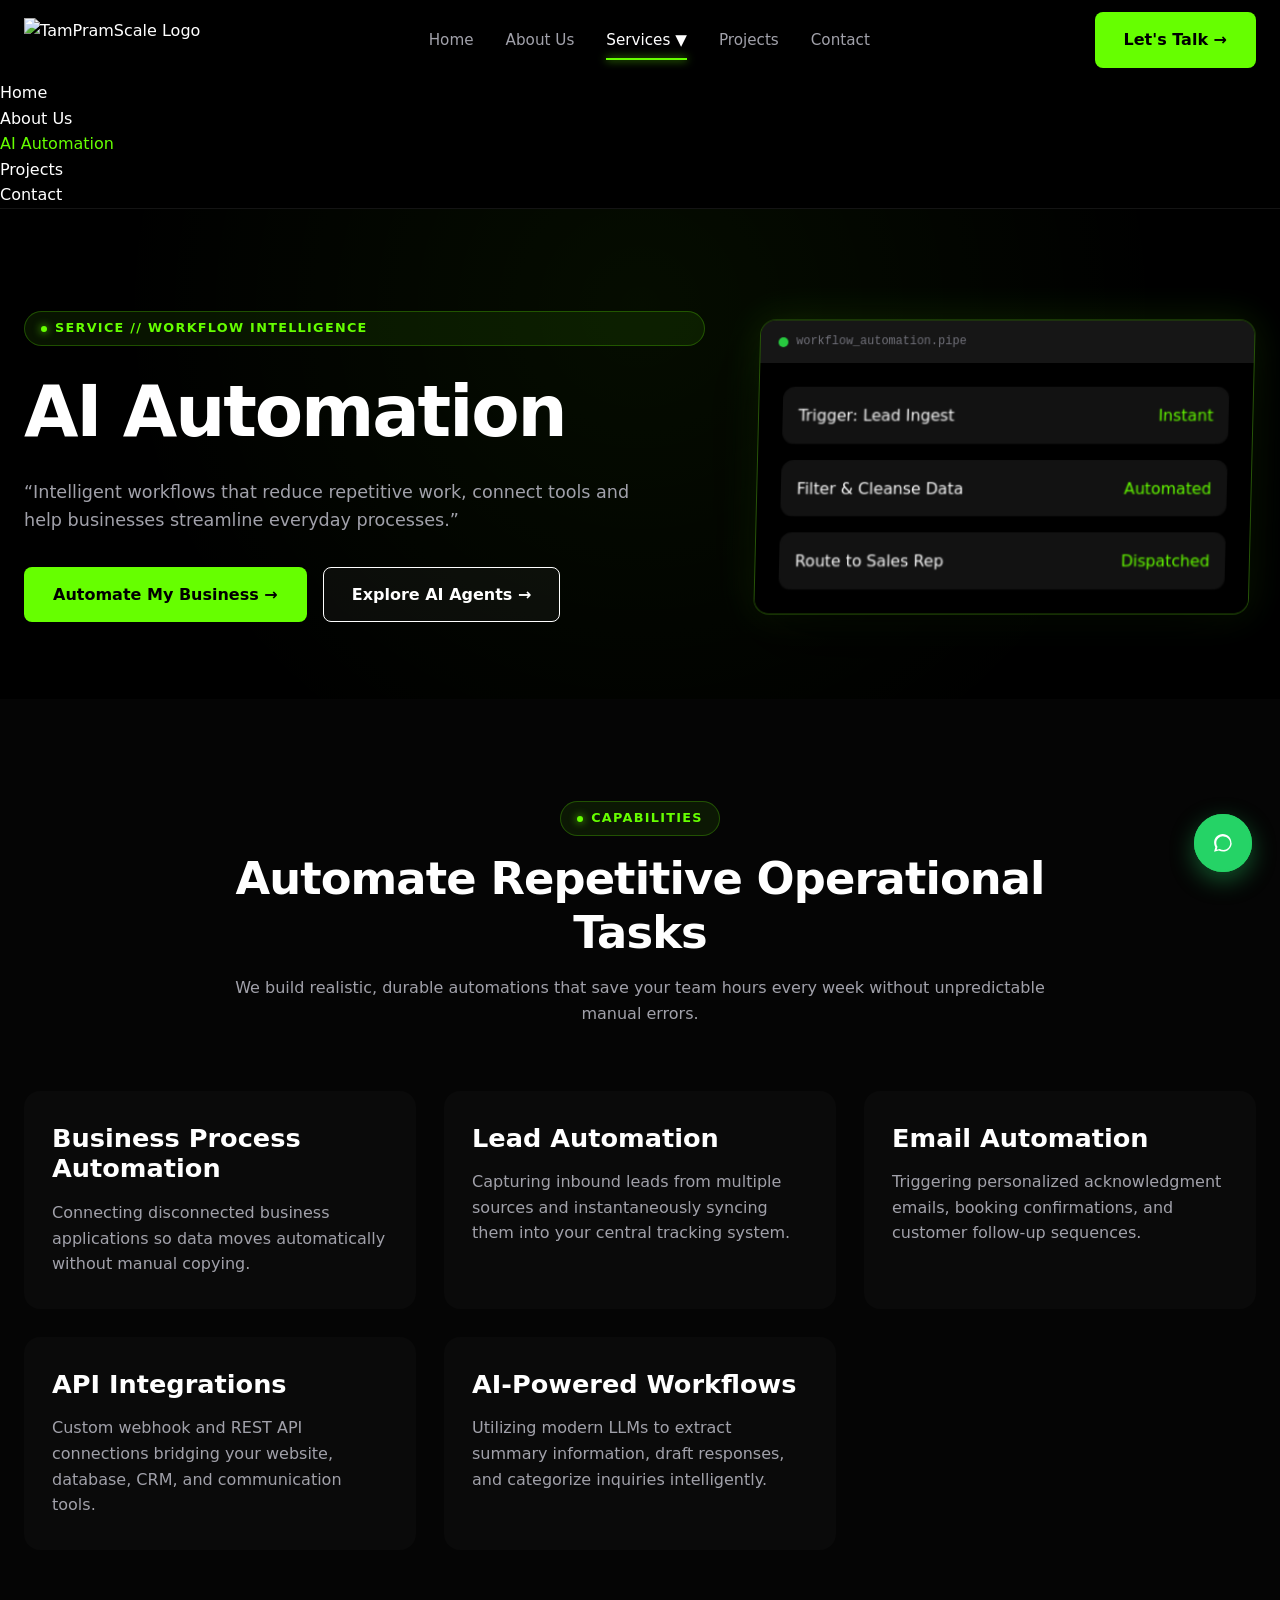
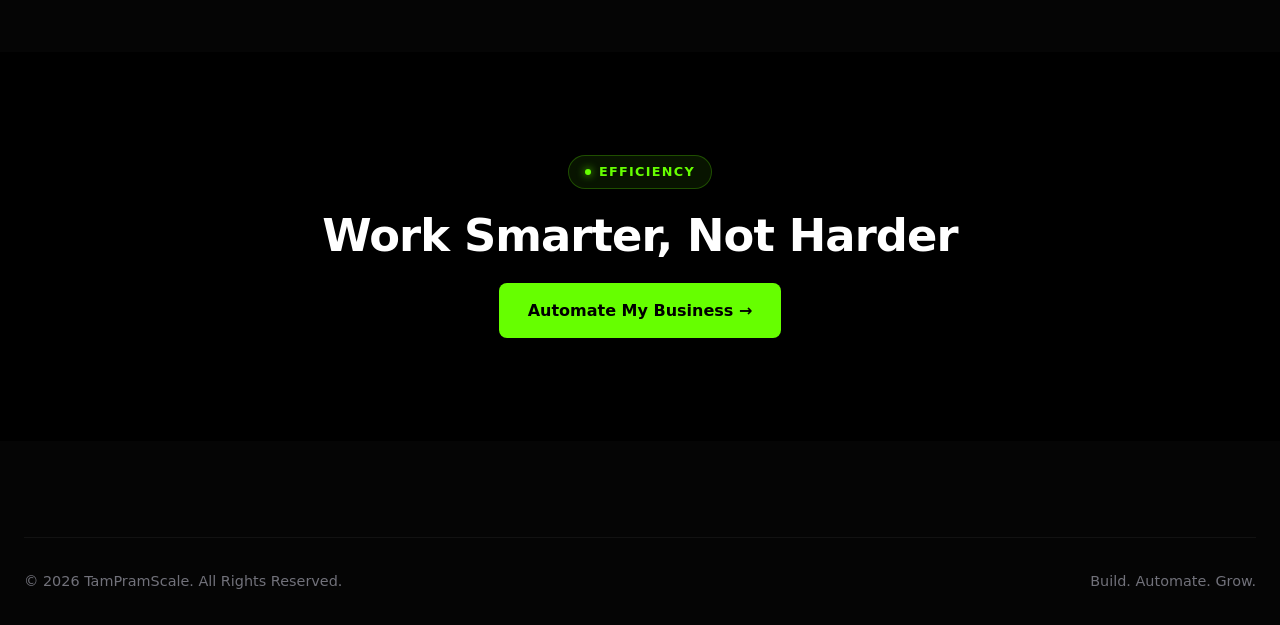
==== ai-automation/index.html @ 78d58fb2 "Add files via upload" ====
<!DOCTYPE html>
<html lang="en">
<head>
  <meta charset="UTF-8">
  <meta name="viewport" content="width=device-width, initial-scale=1.0">
  <title>AI Automation Services | TamPramScale</title>
  <meta name="description" content="Intelligent workflows that reduce repetitive work, connect tools and help businesses streamline everyday processes.">
  <link rel="canonical" href="https://tampramme-jpg.github.io/tampramscales/ai-automation/">
  <link rel="stylesheet" href="../assets/css/style.css">
</head>
<body>
  <header class="site-header">
    <div class="container header-container">
      <a href="../" class="brand-logo"><img src="../assets/images/logo.png" alt="TamPramScale Logo" width="180" height="44"></a>
      <nav class="nav-desktop">
        <ul class="nav-links">
          <li class="nav-item"><a href="../" class="nav-link">Home</a></li>
          <li class="nav-item"><a href="../about-us/" class="nav-link">About Us</a></li>
          <li class="nav-item dropdown">
            <a href="../ai-automation/" class="nav-link active">Services ▼</a>
            <ul class="dropdown-menu">
              <li><a href="../web-designing/" class="dropdown-link">Web Designing</a></li>
              <li><a href="../web-development/" class="dropdown-link">Web Development</a></li>
              <li><a href="../seo/" class="dropdown-link">SEO</a></li>
              <li><a href="../digital-marketing/" class="dropdown-link">Digital Marketing</a></li>
              <li><a href="../graphics-designing/" class="dropdown-link">Graphics Designing</a></li>
              <li><a href="../ai-automation/" class="dropdown-link">AI Automation</a></li>
              <li><a href="../ai-agent/" class="dropdown-link">AI Agent</a></li>
            </ul>
          </li>
          <li class="nav-item"><a href="../projects/" class="nav-link">Projects</a></li>
          <li class="nav-item"><a href="../contact/" class="nav-link">Contact</a></li>
        </ul>
      </nav>
      <a href="../contact/" class="btn btn-primary nav-desktop">Let's Talk →</a>
      <button class="mobile-toggle" aria-label="Open Navigation"><span class="hamburger-line"></span><span class="hamburger-line"></span><span class="hamburger-line"></span></button>
    </div>
    <div class="mobile-drawer">
      <ul class="mobile-nav-list">
        <li><a href="../" class="mobile-nav-link">Home</a></li>
        <li><a href="../about-us/" class="mobile-nav-link">About Us</a></li>
        <li><a href="../ai-automation/" class="mobile-nav-link" style="color:var(--neon-green)">AI Automation</a></li>
        <li><a href="../projects/" class="mobile-nav-link">Projects</a></li>
        <li><a href="../contact/" class="mobile-nav-link">Contact</a></li>
      </ul>
    </div>
  </header>

  <main>
    <section class="hero-section">
      <div class="container hero-grid">
        <div class="hero-content">
          <span class="badge-neon">SERVICE // WORKFLOW INTELLIGENCE</span>
          <h1>AI Automation</h1>
          <p class="hero-subtext">“Intelligent workflows that reduce repetitive work, connect tools and help businesses streamline everyday processes.”</p>
          <div class="hero-actions">
            <a href="../contact/" class="btn btn-primary">Automate My Business →</a>
            <a href="../ai-agent/" class="btn btn-secondary">Explore AI Agents →</a>
          </div>
        </div>
        <div class="browser-mockup-3d">
          <div class="mockup-topbar"><span class="dot dot-green"></span><span style="font-size:0.75rem; color:#71717a; font-family:var(--font-mono);">workflow_automation.pipe</span></div>
          <div class="mockup-body">
            <div class="floating-glass-card"><span>Trigger: Lead Ingest</span><span style="color:var(--neon-green)">Instant</span></div>
            <div class="floating-glass-card"><span>Filter &amp; Cleanse Data</span><span style="color:var(--neon-green)">Automated</span></div>
            <div class="floating-glass-card"><span>Route to Sales Rep</span><span style="color:var(--neon-green)">Dispatched</span></div>
          </div>
        </div>
      </div>
    </section>

    <section class="section-padding" style="background:var(--bg-dark-05);">
      <div class="container">
        <div class="section-head">
          <span class="badge-neon">CAPABILITIES</span>
          <h2>Automate Repetitive Operational Tasks</h2>
          <p>We build realistic, durable automations that save your team hours every week without unpredictable manual errors.</p>
        </div>
        <div class="grid-services">
          <div class="card-prem"><h3>Business Process Automation</h3><p>Connecting disconnected business applications so data moves automatically without manual copying.</p></div>
          <div class="card-prem"><h3>Lead Automation</h3><p>Capturing inbound leads from multiple sources and instantaneously syncing them into your central tracking system.</p></div>
          <div class="card-prem"><h3>Email Automation</h3><p>Triggering personalized acknowledgment emails, booking confirmations, and customer follow-up sequences.</p></div>
          <div class="card-prem"><h3>API Integrations</h3><p>Custom webhook and REST API connections bridging your website, database, CRM, and communication tools.</p></div>
          <div class="card-prem"><h3>AI-Powered Workflows</h3><p>Utilizing modern LLMs to extract summary information, draft responses, and categorize inquiries intelligently.</p></div>
        </div>
      </div>
    </section>

    <section class="section-padding" style="text-align:center;">
      <div class="container" style="max-width:860px;">
        <span class="badge-neon">EFFICIENCY</span>
        <h2 style="margin:20px 0;">Work Smarter, Not Harder</h2>
        <a href="../contact/" class="btn btn-primary">Automate My Business →</a>
      </div>
    </section>
  </main>

  <a href="https://wa.me/919002872727?text=Hello%20TamPramScale%2C%20I%20would%20like%20to%20know%20more%20about%20your%20AI%20Automation%20services." class="whatsapp-floating" target="_blank" rel="noopener noreferrer"><div class="whatsapp-bubble"><svg width="28" height="28" viewBox="0 0 24 24" fill="currentColor"><path d="M12.031 6.172c-3.181 0-5.767 2.586-5.768 5.766-.001 1.298.38 2.27 1.019 3.287l-.711 2.598 2.669-.699c.969.54 2.052.83 3.19.831 3.181 0 5.767-2.586 5.768-5.766 0-3.18-2.587-5.767-5.767-5.767zm7.42 5.767c0 4.093-3.328 7.421-7.42 7.421-1.309 0-2.551-.341-3.633-.941l-4.041 1.06 1.079-3.94c-.696-1.127-1.065-2.433-1.065-3.774 0-4.093 3.328-7.421 7.42-7.421s7.42 3.328 7.42 7.421z"/></svg></div></a>
  <footer class="site-footer">
    <div class="container"><div class="footer-bottom"><span>© 2026 TamPramScale. All Rights Reserved.</span><span>Build. Automate. Grow.</span></div></div>
  </footer>
  <script src="../assets/js/main.js"></script>
</body>
</html>
---- assets/css/style.css ----
/* ==========================================================================
   TAMPRAMSCALE — DIGITAL GROWTH AGENCY
   Core Production Stylesheet | Black + Neon-Green (#66FF00)
   ========================================================================== */

:root {
  --bg-black: #000000;
  --bg-dark-05: #050505;
  --bg-dark-0a: #0a0a0a;
  --bg-dark-11: #111111;
  --bg-dark-16: #161616;
  --bg-dark-22: #222222;

  --text-white: #ffffff;
  --text-gray-100: #f4f4f5;
  --text-gray-400: #a1a1aa;
  --text-gray-600: #71717a;

  --neon-green: #66ff00;
  --neon-green-glow: rgba(102, 255, 0, 0.35);
  --neon-green-subtle: rgba(102, 255, 0, 0.08);
  --neon-green-border: rgba(102, 255, 0, 0.25);

  --glass-bg: rgba(16, 16, 16, 0.75);
  --glass-border: rgba(255, 255, 255, 0.08);

  --font-sans: 'Plus Jakarta Sans', system-ui, -apple-system, BlinkMacSystemFont, 'Segoe UI', Roboto, sans-serif;
  --font-mono: 'JetBrains Mono', monospace;

  --container-max: 1600px;
  --transition-smooth: all 0.3s cubic-bezier(0.16, 1, 0.3, 1);
  --transition-bounce: all 0.4s cubic-bezier(0.34, 1.56, 0.64, 1);
}

/* 1. Global Reset & Baseline (Strict: Zero White Border/Strip) */
*, *::before, *::after {
  box-sizing: border-box;
  margin: 0;
  padding: 0;
}

html, body {
  width: 100%;
  min-height: 100%;
  background-color: var(--bg-black);
  color: var(--text-white);
  font-family: var(--font-sans);
  line-height: 1.6;
  -webkit-font-smoothing: antialiased;
  -moz-osx-font-smoothing: grayscale;
  overflow-x: hidden;
}

img, svg, picture {
  display: block;
  max-width: 100%;
  height: auto;
}

a {
  color: inherit;
  text-decoration: none;
  transition: var(--transition-smooth);
}

/* Custom Accessible Focus States */
:focus-visible {
  outline: 2px solid var(--neon-green);
  outline-offset: 4px;
}

/* Fluid Layout Container */
.container {
  width: min(var(--container-max), calc(100% - 48px));
  margin-inline: auto;
}

@media (max-width: 640px) {
  .container {
    width: calc(100% - 32px);
  }
}

/* Typography Hierarchy */
h1, h2, h3, h4 {
  color: var(--text-white);
  font-weight: 700;
  line-height: 1.2;
}

h1 {
  font-size: clamp(2.4rem, 5.5vw, 4.75rem);
  letter-spacing: -0.03em;
}

h2 {
  font-size: clamp(1.85rem, 3.5vw, 3rem);
  letter-spacing: -0.02em;
}

h3 {
  font-size: clamp(1.25rem, 2vw, 1.75rem);
}

p {
  color: var(--text-gray-400);
  font-size: clamp(1rem, 1.1vw, 1.125rem);
}

/* Badges & Accents */
.badge-neon {
  display: inline-flex;
  align-items: center;
  gap: 8px;
  background: var(--neon-green-subtle);
  border: 1px solid var(--neon-green-border);
  color: var(--neon-green);
  padding: 6px 16px;
  border-radius: 999px;
  font-size: 0.8rem;
  font-weight: 700;
  letter-spacing: 0.1em;
  text-transform: uppercase;
}

.badge-neon::before {
  content: '';
  width: 6px;
  height: 6px;
  background: var(--neon-green);
  border-radius: 50%;
  box-shadow: 0 0 8px var(--neon-green);
}

/* Buttons */
.btn {
  display: inline-flex;
  align-items: center;
  justify-content: center;
  gap: 10px;
  padding: 14px 28px;
  border-radius: 8px;
  font-weight: 600;
  font-size: 1rem;
  cursor: pointer;
  border: 1px solid transparent;
  transition: var(--transition-smooth);
}

.btn-primary {
  background: var(--neon-green);
  color: var(--bg-black);
}

.btn-primary:hover {
  background: #ffffff;
  color: #000000;
  transform: translateY(-2px);
  box-shadow: 0 10px 25px rgba(102, 255, 0, 0.35);
}

.btn-secondary {
  background: rgba(255, 255, 255, 0.04);
  color: var(--text-white);
  border-color: var(--border-dim);
}

.btn-secondary:hover {
  background: rgba(255, 255, 255, 0.08);
  border-color: var(--neon-green);
  color: var(--neon-green);
  transform: translateY(-2px);
}

/* ==========================================================================
   2. HEADER & NAVIGATION
   ========================================================================== */
.site-header {
  position: sticky;
  top: 0;
  z-index: 1000;
  background: rgba(0, 0, 0, 0.85);
  backdrop-filter: blur(16px);
  -webkit-backdrop-filter: blur(16px);
  border-bottom: 1px solid var(--glass-border);
  transition: var(--transition-smooth);
}

.site-header.scrolled {
  border-bottom-color: rgba(102, 255, 0, 0.2);
  box-shadow: 0 10px 30px rgba(0, 0, 0, 0.8);
}

.header-container {
  display: flex;
  align-items: center;
  justify-content: space-between;
  height: 80px;
}

.brand-logo {
  display: flex;
  align-items: center;
  text-decoration: none;
}

.brand-logo img {
  height: 44px;
  width: auto;
  object-fit: contain;
}

.nav-links {
  display: flex;
  align-items: center;
  list-style: none;
  gap: 32px;
}

.nav-item {
  position: relative;
}

.nav-link {
  color: var(--text-gray-400);
  font-weight: 500;
  font-size: 0.95rem;
  padding: 8px 0;
  display: flex;
  align-items: center;
  gap: 4px;
}

.nav-link:hover,
.nav-link.active {
  color: var(--text-white);
}

.nav-link.active::after {
  content: '';
  position: absolute;
  bottom: 0;
  left: 0;
  width: 100%;
  height: 2px;
  background: var(--neon-green);
  box-shadow: 0 0 8px var(--neon-green);
}

/* Services Dropdown */
.dropdown-menu {
  position: absolute;
  top: 100%;
  left: -20px;
  width: 260px;
  background: var(--bg-dark-0a);
  border: 1px solid var(--border-dim);
  border-radius: 12px;
  padding: 12px;
  box-shadow: 0 20px 40px rgba(0, 0, 0, 0.9);
  opacity: 0;
  visibility: hidden;
  transform: translateY(12px);
  transition: var(--transition-smooth);
  list-style: none;
}

.nav-item.dropdown:hover .dropdown-menu,
.nav-item.dropdown:focus-within .dropdown-menu {
  opacity: 1;
  visibility: visible;
  transform: translateY(0);
}

.dropdown-link {
  display: block;
  padding: 10px 14px;
  color: var(--text-gray-400);
  border-radius: 6px;
  font-size: 0.9rem;
  font-weight: 500;
}

.dropdown-link:hover {
  background: var(--neon-green-subtle);
  color: var(--neon-green);
  transform: translateX(4px);
}

/* Mobile Hamburger Menu */
.mobile-toggle {
  display: none;
  background: transparent;
  border: none;
  cursor: pointer;
  padding: 8px;
  color: var(--text-white);
}

.hamburger-line {
  display: block;
  width: 24px;
  height: 2px;
  background: #ffffff;
  margin: 5px 0;
  transition: var(--transition-smooth);
}

@media (max-width: 1024px) {
  .mobile-toggle {
    display: block;
  }

  .nav-desktop {
    display: none;
  }

  .mobile-drawer {
    position: fixed;
    top: 80px;
    left: 0;
    width: 100%;
    height: calc(100vh - 80px);
    background: #000000;
    border-top: 1px solid var(--border-dim);
    padding: 32px 24px;
    transform: translateX(-100%);
    transition: transform 0.35s cubic-bezier(0.16, 1, 0.3, 1);
    overflow-y: auto;
    z-index: 999;
  }

  .mobile-drawer.open {
    transform: translateX(0);
  }

  .mobile-nav-list {
    list-style: none;
    display: flex;
    flex-direction: column;
    gap: 16px;
  }

  .mobile-nav-link {
    font-size: 1.25rem;
    font-weight: 600;
    color: var(--text-gray-100);
    display: block;
    padding: 8px 0;
  }

  .mobile-submenu {
    list-style: none;
    padding-left: 16px;
    margin-top: 8px;
    display: flex;
    flex-direction: column;
    gap: 12px;
    border-left: 2px solid var(--border-dim);
  }

  .mobile-submenu a {
    color: var(--text-gray-400);
    font-size: 1rem;
  }
}

/* ==========================================================================
   3. HERO SECTION & 3D HARDWARE-ACCELERATED VISUALS
   ========================================================================== */
.hero-section {
  position: relative;
  padding: clamp(60px, 8vw, 120px) 0 clamp(40px, 6vw, 80px);
  overflow: hidden;
  background: radial-gradient(circle at 50% 20%, rgba(102, 255, 0, 0.05) 0%, transparent 70%);
}

.hero-grid {
  display: grid;
  grid-template-columns: 1.15fr 0.85fr;
  align-items: center;
  gap: 48px;
}

.hero-content {
  display: flex;
  flex-direction: column;
  gap: 24px;
}

.hero-subtext {
  font-size: clamp(1.1rem, 1.35vw, 1.25rem);
  max-width: 620px;
  line-height: 1.6;
}

.hero-services-line {
  font-size: 0.95rem;
  color: var(--neon-green);
  font-weight: 500;
}

.hero-actions {
  display: flex;
  flex-wrap: wrap;
  gap: 16px;
  margin-top: 8px;
}

/* 3D Browser & Visual Interface */
.hero-visual-wrap {
  perspective: 1400px;
  transform-style: preserve-3d;
}

.browser-mockup-3d {
  background: var(--bg-dark-0a);
  border: 1px solid rgba(102, 255, 0, 0.3);
  border-radius: 16px;
  box-shadow: 0 30px 80px rgba(0, 0, 0, 0.9), 0 0 40px rgba(102, 255, 0, 0.15);
  transform: rotateY(-10deg) rotateX(8deg);
  transition: transform 0.6s cubic-bezier(0.16, 1, 0.3, 1);
  overflow: hidden;
  position: relative;
}

.browser-mockup-3d:hover {
  transform: rotateY(-3deg) rotateX(3deg) scale(1.02);
}

.mockup-topbar {
  background: var(--bg-dark-16);
  padding: 12px 18px;
  display: flex;
  align-items: center;
  gap: 8px;
  border-bottom: 1px solid var(--border-dim);
}

.dot {
  width: 10px;
  height: 10px;
  border-radius: 50%;
}
.dot-red { background: #ff5f56; }
.dot-yellow { background: #ffbd2e; }
.dot-green { background: #27c93f; }

.mockup-body {
  padding: 24px;
  background: #000000;
  display: flex;
  flex-direction: column;
  gap: 16px;
}

.floating-glass-card {
  background: rgba(22, 22, 22, 0.85);
  backdrop-filter: blur(12px);
  border: 1px solid var(--border-dim);
  border-radius: 12px;
  padding: 16px;
  display: flex;
  align-items: center;
  justify-content: space-between;
  transform: translateZ(30px);
  transition: var(--transition-smooth);
}

.floating-glass-card:hover {
  border-color: var(--neon-green);
  box-shadow: 0 8px 24px rgba(102, 255, 0, 0.15);
}

@media (max-width: 1024px) {
  .hero-grid {
    grid-template-columns: 1fr;
    text-align: left;
  }
  .browser-mockup-3d {
    transform: none;
  }
}

/* ==========================================================================
   4. SERVICE MARQUEE STRIP
   ========================================================================== */
.service-strip {
  padding: 24px 0;
  background: var(--bg-dark-05);
  border-block: 1px solid var(--border-dim);
  overflow: hidden;
  position: relative;
}

.marquee-track {
  display: flex;
  width: max-content;
  gap: 48px;
  animation: marqueeScroll 28s linear infinite;
}

.service-strip:hover .marquee-track,
.service-strip:focus-within .marquee-track {
  animation-play-state: paused;
}

.marquee-item {
  display: flex;
  align-items: center;
  gap: 16px;
  color: var(--text-gray-100);
  font-weight: 600;
  font-size: 1.1rem;
  letter-spacing: 0.05em;
  text-transform: uppercase;
  white-space: nowrap;
}

.marquee-separator {
  color: var(--neon-green);
  font-size: 1.25rem;
}

@keyframes marqueeScroll {
  from { transform: translateX(0); }
  to { transform: translateX(-50%); }
}

/* ==========================================================================
   5. VALUE PROPOSITION & CARDS
   ========================================================================== */
.section-padding {
  padding: clamp(64px, 8vw, 120px) 0;
}

.section-head {
  text-align: center;
  max-width: 820px;
  margin: 0 auto clamp(40px, 6vw, 64px);
  display: flex;
  flex-direction: column;
  gap: 16px;
  align-items: center;
}

.grid-4 {
  display: grid;
  grid-template-columns: repeat(auto-fit, minmax(280px, 1fr));
  gap: 24px;
}

.card-prem {
  background: var(--bg-dark-0a);
  border: 1px solid var(--border-dim);
  border-radius: 16px;
  padding: 32px 28px;
  position: relative;
  overflow: hidden;
  display: flex;
  flex-direction: column;
  gap: 16px;
  transition: var(--transition-smooth);
}

.card-prem:hover {
  background: var(--bg-dark-11);
  border-color: var(--neon-green-border);
  transform: translateY(-6px);
  box-shadow: 0 16px 36px rgba(0, 0, 0, 0.8), 0 0 20px rgba(102, 255, 0, 0.08);
}

.card-icon {
  width: 52px;
  height: 52px;
  background: var(--neon-green-subtle);
  border: 1px solid var(--neon-green-border);
  border-radius: 12px;
  display: flex;
  align-items: center;
  justify-content: center;
  color: var(--neon-green);
}

/* ==========================================================================
   6. SERVICES GRID (7 Core Services)
   ========================================================================== */
.grid-services {
  display: grid;
  grid-template-columns: repeat(auto-fit, minmax(340px, 1fr));
  gap: 28px;
}

.feature-list {
  list-style: none;
  display: flex;
  flex-direction: column;
  gap: 10px;
  margin: 12px 0 20px;
}

.feature-list li {
  display: flex;
  align-items: center;
  gap: 10px;
  color: var(--text-gray-400);
  font-size: 0.95rem;
}

.feature-list li::before {
  content: '✓';
  color: var(--neon-green);
  font-weight: 700;
}

.card-link {
  color: var(--neon-green);
  font-weight: 600;
  display: inline-flex;
  align-items: center;
  gap: 6px;
  margin-top: auto;
}

.card-link:hover {
  color: #ffffff;
  transform: translateX(4px);
}

/* ==========================================================================
   7. PROCESS TIMELINE SECTION
   ========================================================================== */
.timeline-wrap {
  display: grid;
  grid-template-columns: repeat(5, 1fr);
  gap: 20px;
  position: relative;
  margin-top: 48px;
}

.timeline-step {
  background: var(--bg-dark-0a);
  border: 1px solid var(--border-dim);
  border-radius: 12px;
  padding: 24px;
  position: relative;
  display: flex;
  flex-direction: column;
  gap: 12px;
}

.timeline-number {
  font-family: var(--font-mono);
  font-size: 1.5rem;
  font-weight: 700;
  color: var(--neon-green);
}

@media (max-width: 900px) {
  .timeline-wrap {
    grid-template-columns: 1fr;
    gap: 16px;
  }
}

/* ==========================================================================
   8. DIGITAL GROWTH ECOSYSTEM (SVG & Node Flow)
   ========================================================================== */
.ecosystem-container {
  display: flex;
  flex-wrap: wrap;
  align-items: center;
  justify-content: center;
  gap: 14px;
  background: var(--bg-dark-0a);
  border: 1px solid var(--border-dim);
  border-radius: 16px;
  padding: 36px 24px;
}

.eco-node {
  background: var(--bg-dark-16);
  border: 1px solid rgba(255, 255, 255, 0.1);
  padding: 12px 22px;
  border-radius: 8px;
  font-weight: 600;
  color: var(--text-white);
  transition: var(--transition-smooth);
}

.eco-node:hover {
  border-color: var(--neon-green);
  color: var(--neon-green);
  box-shadow: 0 0 16px rgba(102, 255, 0, 0.2);
}

.eco-arrow {
  color: var(--neon-green);
  font-weight: 700;
}

/* ==========================================================================
   9. ACCESSIBLE ACCORDION (FAQ)
   ========================================================================== */
.faq-accordion {
  max-width: 860px;
  margin: 0 auto;
  display: flex;
  flex-direction: column;
  gap: 16px;
}

.faq-item {
  background: var(--bg-dark-0a);
  border: 1px solid var(--border-dim);
  border-radius: 12px;
  overflow: hidden;
  transition: var(--transition-smooth);
}

.faq-item[open] {
  border-color: var(--neon-green-border);
}

.faq-summary {
  padding: 22px 28px;
  font-size: 1.1rem;
  font-weight: 600;
  cursor: pointer;
  list-style: none;
  display: flex;
  justify-content: space-between;
  align-items: center;
  user-select: none;
}

.faq-summary::-webkit-details-marker {
  display: none;
}

.faq-icon {
  font-size: 1.5rem;
  color: var(--neon-green);
  transition: transform 0.3s ease;
}

.faq-item[open] .faq-icon {
  transform: rotate(45deg);
}

.faq-content {
  padding: 0 28px 24px;
  color: var(--text-gray-400);
  line-height: 1.6;
}

/* ==========================================================================
   10. CONTACT FORM & VALIDATION
   ========================================================================== */
.form-grid {
  display: grid;
  grid-template-columns: 1fr 1fr;
  gap: 20px;
}

.form-full {
  grid-column: span 2;
}

.form-group {
  display: flex;
  flex-direction: column;
  gap: 8px;
}

.form-label {
  font-size: 0.9rem;
  font-weight: 600;
  color: var(--text-gray-100);
}

.form-control {
  background: var(--bg-dark-11);
  border: 1px solid var(--border-dim);
  border-radius: 8px;
  padding: 14px 16px;
  color: #ffffff;
  font-family: inherit;
  font-size: 1rem;
  transition: var(--transition-smooth);
}

.form-control:focus {
  border-color: var(--neon-green);
  box-shadow: 0 0 12px rgba(102, 255, 0, 0.2);
  outline: none;
}

textarea.form-control {
  min-height: 140px;
  resize: vertical;
}

@media (max-width: 640px) {
  .form-grid {
    grid-template-columns: 1fr;
  }
  .form-full {
    grid-column: span 1;
  }
}

.form-status {
  padding: 16px;
  border-radius: 8px;
  display: none;
  font-weight: 500;
  margin-top: 16px;
}

.form-status.success {
  display: block;
  background: rgba(102, 255, 0, 0.1);
  border: 1px solid var(--neon-green);
  color: var(--neon-green);
}

.form-status.error {
  display: block;
  background: rgba(255, 68, 68, 0.1);
  border: 1px solid #ff4444;
  color: #ff6b6b;
}

/* ==========================================================================
   11. FLOATING WHATSAPP BUTTON
   ========================================================================== */
.whatsapp-floating {
  position: fixed;
  bottom: 28px;
  right: 28px;
  z-index: 1000;
  display: flex;
  align-items: center;
  gap: 12px;
  text-decoration: none;
}

.whatsapp-bubble {
  width: 58px;
  height: 58px;
  background: #25d366;
  border-radius: 50%;
  display: flex;
  align-items: center;
  justify-content: center;
  color: #ffffff;
  box-shadow: 0 8px 24px rgba(37, 211, 102, 0.4);
  position: relative;
  transition: var(--transition-bounce);
}

.whatsapp-bubble::after {
  content: '';
  position: absolute;
  width: 100%;
  height: 100%;
  border-radius: 50%;
  border: 2px solid #25d366;
  animation: pulseBeacon 2.2s infinite;
}

.whatsapp-tooltip {
  background: var(--bg-dark-16);
  border: 1px solid var(--border-dim);
  color: #ffffff;
  padding: 8px 14px;
  border-radius: 8px;
  font-size: 0.85rem;
  font-weight: 600;
  pointer-events: none;
  opacity: 0;
  transform: translateX(10px);
  transition: var(--transition-smooth);
  white-space: nowrap;
  box-shadow: 0 10px 20px rgba(0, 0, 0, 0.7);
}

.whatsapp-floating:hover .whatsapp-tooltip {
  opacity: 1;
  transform: translateX(0);
}

.whatsapp-floating:hover .whatsapp-bubble {
  transform: scale(1.1);
}

@keyframes pulseBeacon {
  0% { transform: scale(1); opacity: 0.8; }
  100% { transform: scale(1.6); opacity: 0; }
}

/* ==========================================================================
   12. FOOTER
   ========================================================================== */
.site-footer {
  background: var(--bg-dark-05);
  border-top: 1px solid var(--border-dim);
  padding: clamp(60px, 8vw, 96px) 0 32px;
}

.footer-grid {
  display: grid;
  grid-template-columns: 2fr 1fr 1fr 1.5fr;
  gap: 48px;
  margin-bottom: 56px;
}

.footer-col {
  display: flex;
  flex-direction: column;
  gap: 16px;
}

.footer-logo img {
  height: 40px;
  width: auto;
}

.footer-title {
  color: var(--text-white);
  font-size: 1.05rem;
  font-weight: 700;
  letter-spacing: 0.05em;
  text-transform: uppercase;
}

.footer-links {
  list-style: none;
  display: flex;
  flex-direction: column;
  gap: 12px;
}

.footer-links a {
  color: var(--text-gray-400);
  font-size: 0.95rem;
}

.footer-links a:hover {
  color: var(--neon-green);
  transform: translateX(4px);
}

.footer-bottom {
  border-top: 1px solid rgba(255, 255, 255, 0.05);
  padding-top: 32px;
  display: flex;
  align-items: center;
  justify-content: space-between;
  color: var(--text-gray-600);
  font-size: 0.9rem;
}

@media (max-width: 1024px) {
  .footer-grid {
    grid-template-columns: 1fr 1fr;
  }
}

@media (max-width: 640px) {
  .footer-grid {
    grid-template-columns: 1fr;
    gap: 36px;
  }
  .footer-bottom {
    flex-direction: column;
    gap: 12px;
    text-align: center;
  }
}

/* ==========================================================================
   13. REDUCED MOTION PREFERENCES
   ========================================================================== */
@media (prefers-reduced-motion: reduce) {
  *, *::before, *::after {
    animation-duration: 0.01ms !important;
    animation-iteration-count: 1 !important;
    transition-duration: 0.01ms !important;
    scroll-behavior: auto !important;
  }
  .marquee-track {
    animation: none;
  }
  .whatsapp-bubble::after {
    display: none;
  }
}
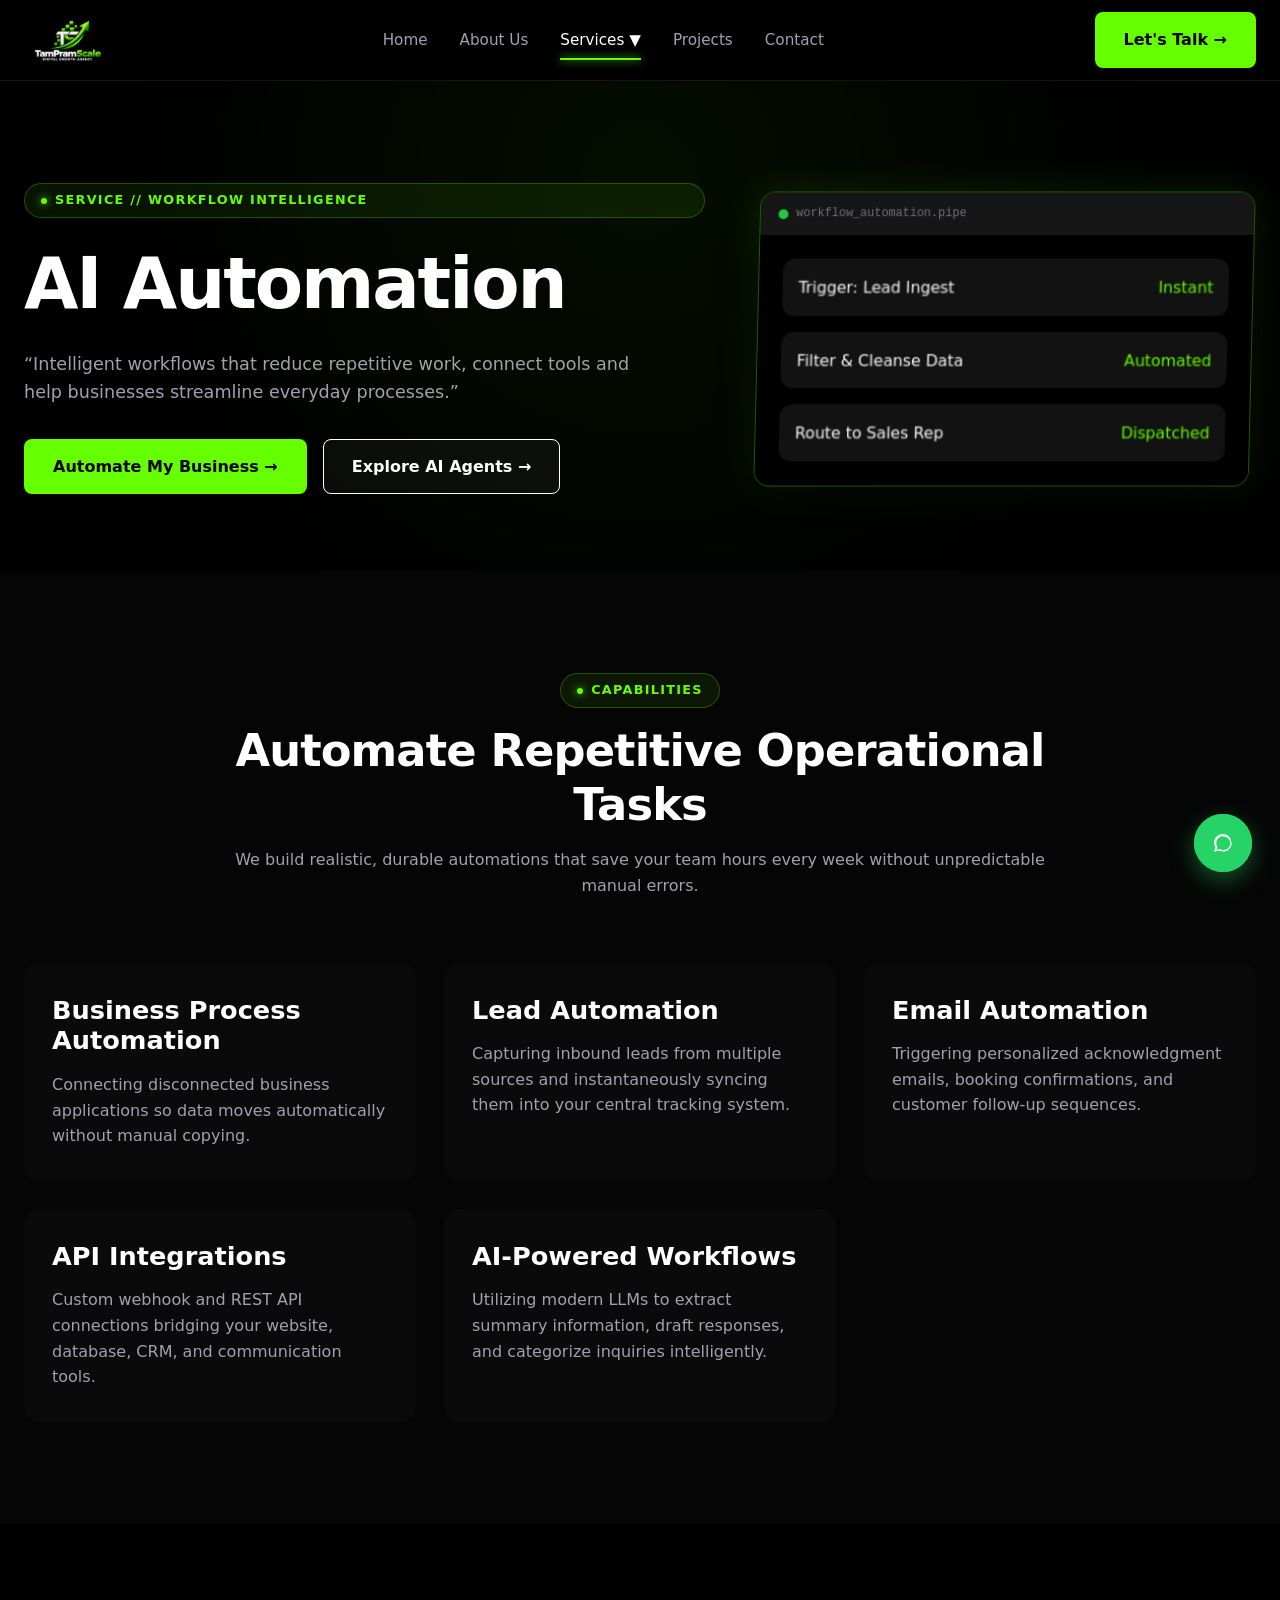
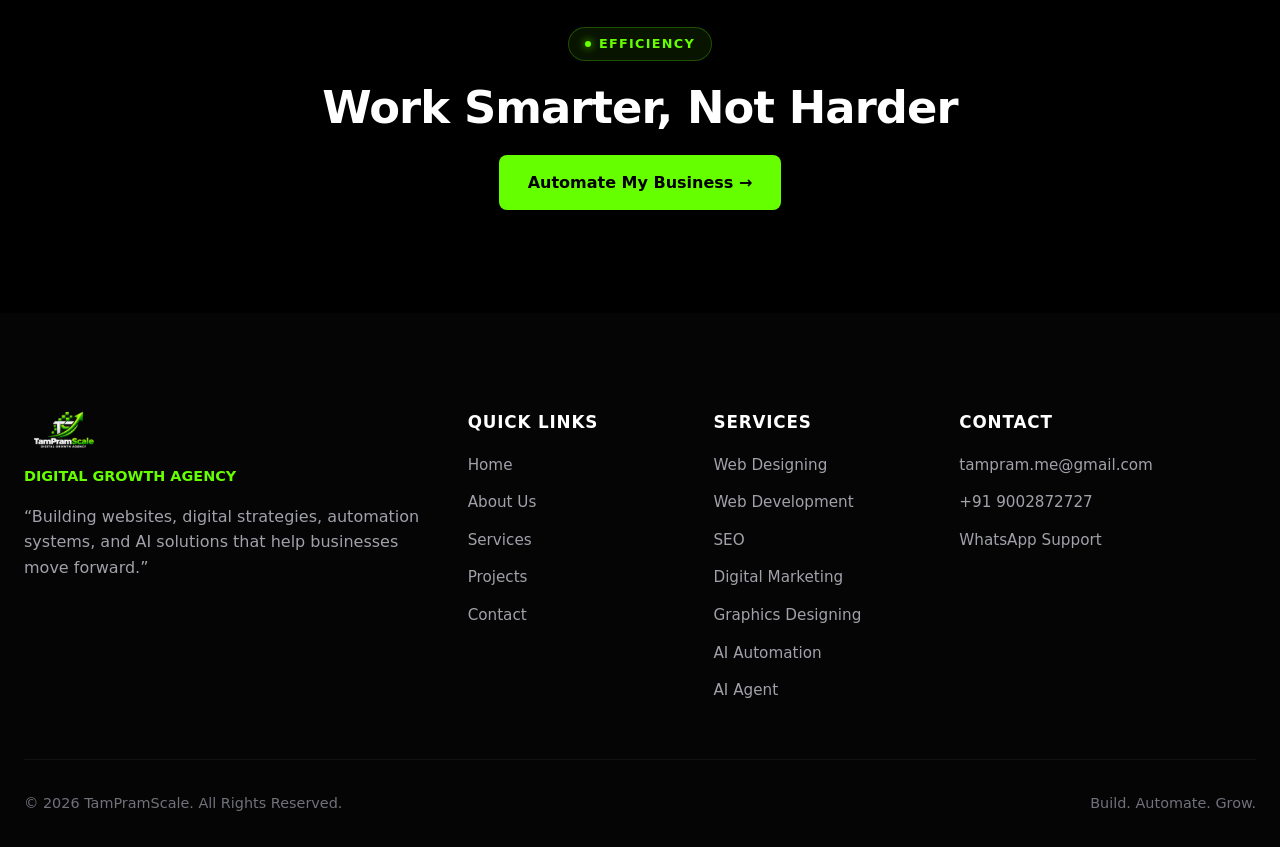
==== commit 0f9f4d4b: "Update index.html" ====
--- a/ai-automation/index.html
+++ b/ai-automation/index.html
@@ -96,9 +96,52 @@
   </main>
 
   <a href="https://wa.me/919002872727?text=Hello%20TamPramScale%2C%20I%20would%20like%20to%20know%20more%20about%20your%20AI%20Automation%20services." class="whatsapp-floating" target="_blank" rel="noopener noreferrer"><div class="whatsapp-bubble"><svg width="28" height="28" viewBox="0 0 24 24" fill="currentColor"><path d="M12.031 6.172c-3.181 0-5.767 2.586-5.768 5.766-.001 1.298.38 2.27 1.019 3.287l-.711 2.598 2.669-.699c.969.54 2.052.83 3.19.831 3.181 0 5.767-2.586 5.768-5.766 0-3.18-2.587-5.767-5.767-5.767zm7.42 5.767c0 4.093-3.328 7.421-7.42 7.421-1.309 0-2.551-.341-3.633-.941l-4.041 1.06 1.079-3.94c-.696-1.127-1.065-2.433-1.065-3.774 0-4.093 3.328-7.421 7.42-7.421s7.42 3.328 7.42 7.421z"/></svg></div></a>
+  <!-- FOOTER -->
   <footer class="site-footer">
-    <div class="container"><div class="footer-bottom"><span>© 2026 TamPramScale. All Rights Reserved.</span><span>Build. Automate. Grow.</span></div></div>
+    <div class="container">
+      <div class="footer-grid">
+        <div class="footer-col">
+          <a href="../" class="footer-logo"><img src="../assets/images/logo.png" alt="TamPramScale Logo" width="180" height="44"></a>
+          <span style="color:var(--neon-green); font-size:0.9rem; font-weight:700;">DIGITAL GROWTH AGENCY</span>
+          <p>“Building websites, digital strategies, automation systems, and AI solutions that help businesses move forward.”</p>
+        </div>
+        <div class="footer-col">
+          <span class="footer-title">Quick Links</span>
+          <ul class="footer-links">
+            <li><a href="../">Home</a></li>
+            <li><a href="../about-us/">About Us</a></li>
+            <li><a href="../web-designing/">Services</a></li>
+            <li><a href="../projects/">Projects</a></li>
+            <li><a href="../contact/">Contact</a></li>
+          </ul>
+        </div>
+        <div class="footer-col">
+          <span class="footer-title">Services</span>
+          <ul class="footer-links">
+            <li><a href="../web-designing/">Web Designing</a></li>
+            <li><a href="../web-development/">Web Development</a></li>
+            <li><a href="../seo/">SEO</a></li>
+            <li><a href="../digital-marketing/">Digital Marketing</a></li>
+            <li><a href="../graphics-designing/">Graphics Designing</a></li>
+            <li><a href="../ai-automation/">AI Automation</a></li>
+            <li><a href="../ai-agent/">AI Agent</a></li>
+          </ul>
+        </div>
+        <div class="footer-col">
+          <span class="footer-title">Contact</span>
+          <ul class="footer-links">
+            <li><a href="mailto:tampram.me@gmail.com">tampram.me@gmail.com</a></li>
+            <li><a href="tel:+919002872727">+91 9002872727</a></li>
+            <li><a href="https://wa.me/919002872727" target="_blank" rel="noopener noreferrer">WhatsApp Support</a></li>
+          </ul>
+        </div>
+      </div>
+      <div class="footer-bottom">
+        <span>© 2026 TamPramScale. All Rights Reserved.</span>
+        <span>Build. Automate. Grow.</span>
+      </div>
+    </div>
   </footer>
   <script src="../assets/js/main.js"></script>
 </body>
-</html>+</html>
--- a/assets/css/style.css
+++ b/assets/css/style.css
@@ -287,7 +287,11 @@
   transform: translateX(4px);
 }
 
-/* Mobile Hamburger Menu */
+/* ==========================================================================
+   MOBILE HAMBURGER & DRAWER
+   ========================================================================== */
+
+/* 1. Desktop default: Hide both the button and the drawer */
 .mobile-toggle {
   display: none;
   background: transparent;
@@ -306,6 +310,11 @@
   transition: var(--transition-smooth);
 }
 
+.mobile-drawer {
+  display: none; /* Keeps the mobile menu completely hidden on desktop */
+}
+
+/* 2. Under 1024px: Activate mobile menu */
 @media (max-width: 1024px) {
   .mobile-toggle {
     display: block;
@@ -316,6 +325,7 @@
   }
 
   .mobile-drawer {
+    display: block;
     position: fixed;
     top: 80px;
     left: 0;
@@ -996,4 +1006,4 @@
   .whatsapp-bubble::after {
     display: none;
   }
-}+}
